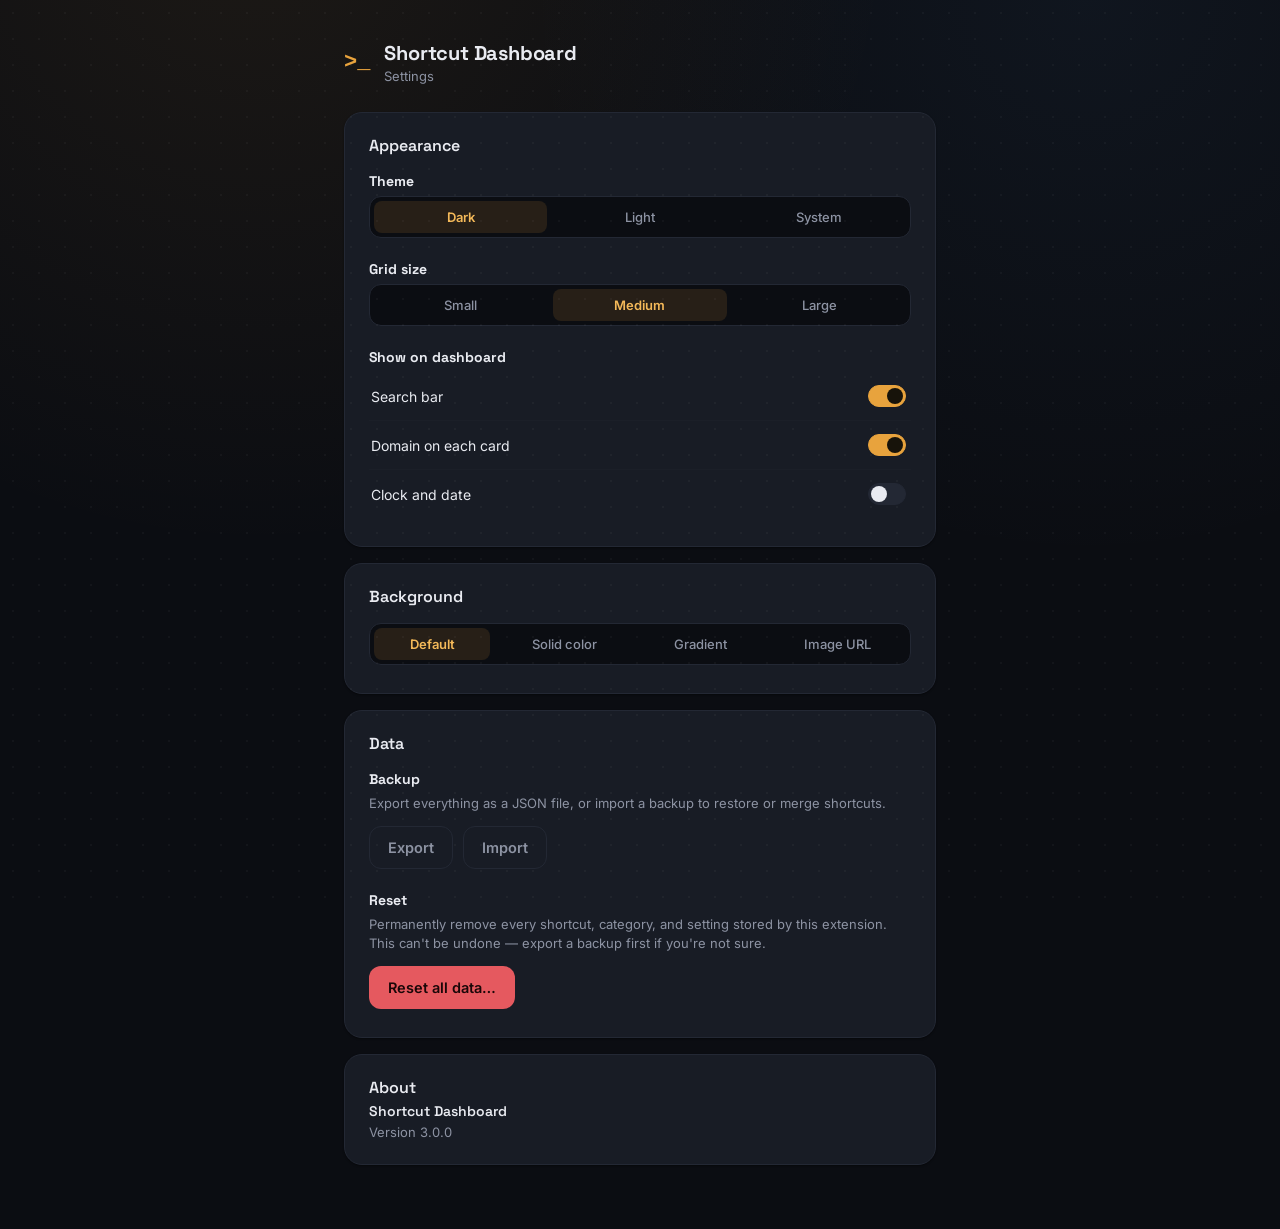
==== options/options.html @ 0176a3aa "Add files via upload" ====
<!DOCTYPE html>
<html lang="en">
<head>
  <meta charset="UTF-8" />
  <title>Settings — Shortcut Dashboard</title>

  <!-- Applies the saved theme before first paint, same approach as
       ../js/theme-init.js and ../popup/popup-theme-init.js — this page is
       its own separate document/context, so it needs its own copy. -->
  <script src="options-theme-init.js"></script>

  <link rel="preconnect" href="https://fonts.googleapis.com" />
  <link rel="preconnect" href="https://fonts.gstatic.com" crossorigin />
  <link
    href="https://fonts.googleapis.com/css2?family=Space+Grotesk:wght@600;700&family=Inter:wght@400;500;600&display=swap"
    rel="stylesheet"
  />

  <!-- The dashboard's own stylesheet: design tokens, fonts, .btn/.segmented/
       .toggle-row/.switch/.field/.settings-section/.modal/.toast, etc.
       Reused as-is so every control here looks identical to the same
       control in the dashboard's Settings modal — this page adds only the
       page-level layout (options.css) those components didn't need. -->
  <link rel="stylesheet" href="../css/style.css" />
  <link rel="stylesheet" href="options.css" />
</head>
<body>
  <div class="options-page">
    <header class="options-header">
      <span class="options-brand-mark" aria-hidden="true">&gt;_</span>
      <div>
        <h1 class="options-title">Shortcut Dashboard</h1>
        <p class="options-subtitle">Settings</p>
      </div>
    </header>

    <main class="options-main">
      <!-- Appearance -->
      <section class="options-card" aria-labelledby="appearanceHeading">
        <h2 id="appearanceHeading" class="options-card-title">Appearance</h2>

        <section class="settings-section">
          <h3 class="settings-section-title">Theme</h3>
          <div class="segmented" id="themeControl" role="radiogroup" aria-label="Theme">
            <label class="segmented-option">
              <input type="radio" name="theme" value="dark" />
              <span>Dark</span>
            </label>
            <label class="segmented-option">
              <input type="radio" name="theme" value="light" />
              <span>Light</span>
            </label>
            <label class="segmented-option">
              <input type="radio" name="theme" value="system" />
              <span>System</span>
            </label>
          </div>
        </section>

        <section class="settings-section">
          <h3 class="settings-section-title">Grid size</h3>
          <div class="segmented" id="gridSizeControl" role="radiogroup" aria-label="Grid size">
            <label class="segmented-option">
              <input type="radio" name="gridSize" value="small" />
              <span>Small</span>
            </label>
            <label class="segmented-option">
              <input type="radio" name="gridSize" value="medium" />
              <span>Medium</span>
            </label>
            <label class="segmented-option">
              <input type="radio" name="gridSize" value="large" />
              <span>Large</span>
            </label>
          </div>
        </section>

        <section class="settings-section">
          <h3 class="settings-section-title">Show on dashboard</h3>
          <label class="toggle-row">
            <span>Search bar</span>
            <input type="checkbox" id="showSearchInput" class="switch" />
          </label>
          <label class="toggle-row">
            <span>Domain on each card</span>
            <input type="checkbox" id="showDomainInput" class="switch" />
          </label>
          <label class="toggle-row">
            <span>Clock and date</span>
            <input type="checkbox" id="showClockInput" class="switch" />
          </label>
        </section>
      </section>

      <!-- Background -->
      <section class="options-card" aria-labelledby="backgroundHeading">
        <h2 id="backgroundHeading" class="options-card-title">Background</h2>

        <section class="settings-section">
          <div class="segmented segmented-wrap" id="backgroundTypeControl" role="radiogroup" aria-label="Background type">
            <label class="segmented-option">
              <input type="radio" name="backgroundType" value="default" />
              <span>Default</span>
            </label>
            <label class="segmented-option">
              <input type="radio" name="backgroundType" value="color" />
              <span>Solid color</span>
            </label>
            <label class="segmented-option">
              <input type="radio" name="backgroundType" value="gradient" />
              <span>Gradient</span>
            </label>
            <label class="segmented-option">
              <input type="radio" name="backgroundType" value="image" />
              <span>Image URL</span>
            </label>
          </div>

          <div id="bgColorFields" class="bg-fields" hidden>
            <label class="field field-color">
              <span class="field-label">Color</span>
              <input type="color" id="bgColorInput" value="#141822" />
            </label>
          </div>

          <div id="bgGradientFields" class="bg-fields" hidden>
            <label class="field field-color">
              <span class="field-label">From</span>
              <input type="color" id="bgGradientFromInput" value="#1b2030" />
            </label>
            <label class="field field-color">
              <span class="field-label">To</span>
              <input type="color" id="bgGradientToInput" value="#0b0d12" />
            </label>
          </div>

          <div id="bgImageFields" class="bg-fields" hidden>
            <label class="field">
              <span class="field-label">Image URL</span>
              <input
                type="text"
                id="bgImageUrlInput"
                placeholder="https://example.com/wallpaper.jpg"
                autocomplete="off"
              />
            </label>
            <p class="field-hint">Must be a direct http/https image link. Falls back to the default background if it fails to load.</p>
            <p id="bgImageError" class="form-error" role="alert" hidden></p>
          </div>
        </section>
      </section>

      <!-- Data -->
      <section class="options-card" aria-labelledby="dataHeading">
        <h2 id="dataHeading" class="options-card-title">Data</h2>

        <section class="settings-section">
          <h3 class="settings-section-title">Backup</h3>
          <p class="settings-section-copy">Export everything as a JSON file, or import a backup to restore or merge shortcuts.</p>
          <div class="settings-actions">
            <button type="button" id="exportBtn" class="btn btn-ghost">Export</button>
            <button type="button" id="importBtn" class="btn btn-ghost">Import</button>
            <input type="file" id="importFileInput" accept="application/json,.json" hidden />
          </div>
        </section>

        <section class="settings-section">
          <h3 class="settings-section-title">Reset</h3>
          <p class="settings-section-copy">Permanently remove every shortcut, category, and setting stored by this extension. This can't be undone — export a backup first if you're not sure.</p>
          <div class="settings-actions">
            <button type="button" id="resetBtn" class="btn btn-danger">Reset all data…</button>
          </div>
        </section>
      </section>

      <!-- About -->
      <section class="options-card" aria-labelledby="aboutHeading">
        <h2 id="aboutHeading" class="options-card-title">About</h2>
        <p class="options-about-name">Shortcut Dashboard</p>
        <p class="options-about-version" id="versionText">Version —</p>
      </section>
    </main>
  </div>

  <!-- Import: Replace / Merge / Cancel confirmation (same markup/classes as the dashboard's) -->
  <div id="importConfirmOverlay" class="modal-overlay" hidden>
    <div class="modal modal-small" role="dialog" aria-modal="true" aria-labelledby="importConfirmTitle">
      <div class="modal-header">
        <h2 id="importConfirmTitle">Import backup</h2>
      </div>
      <p class="delete-copy" id="importConfirmSummary"></p>
      <p class="delete-copy">Replace clears your current dashboard and uses only the imported data. Merge keeps everything you have and adds what's new.</p>
      <div class="modal-actions modal-actions-import">
        <button type="button" id="importCancelBtn" class="btn btn-ghost">Cancel</button>
        <button type="button" id="importMergeBtn" class="btn btn-ghost">Merge</button>
        <button type="button" id="importReplaceBtn" class="btn btn-danger">Replace</button>
      </div>
    </div>
  </div>

  <!-- Reset: intentional confirmation before any data is cleared -->
  <div id="resetConfirmOverlay" class="modal-overlay" hidden>
    <div class="modal modal-small" role="dialog" aria-modal="true" aria-labelledby="resetConfirmTitle">
      <div class="modal-header">
        <h2 id="resetConfirmTitle">Reset all data?</h2>
      </div>
      <p class="delete-copy">This permanently deletes every shortcut, category, and setting stored by Shortcut Dashboard, on this device. It can't be undone.</p>
      <div class="modal-actions">
        <button type="button" id="resetCancelBtn" class="btn btn-ghost">Cancel</button>
        <button type="button" id="resetConfirmBtn" class="btn btn-danger">Reset everything</button>
      </div>
    </div>
  </div>

  <!-- Toast notifications (e.g. storage failures) -->
  <div id="toast" class="toast" role="status" aria-live="polite" hidden></div>

  <script type="module" src="options.js"></script>
</body>
</html>
---- css/style.css ----
/* ==========================================================================
   Shortcut Dashboard — design tokens
   ========================================================================== */
:root {
  /* Surfaces */
  --bg: #0b0d12;
  --bg-glow: radial-gradient(circle at 20% -10%, rgba(232, 163, 61, 0.08), transparent 45%),
             radial-gradient(circle at 85% 0%, rgba(94, 160, 234, 0.06), transparent 40%);
  --surface: #14171f;
  --surface-hover: #1b1f29;
  --surface-raised: #181c25;
  --border: #232834;
  --border-soft: #1b1f28;

  /* Text */
  --text: #e9ebf1;
  --text-muted: #8d93a3;
  --text-faint: #565c6b;

  /* Accent */
  --accent: #e8a33d;
  --accent-strong: #f4b959;
  --accent-soft: rgba(232, 163, 61, 0.12);
  --danger: #e5595f;
  --danger-soft: rgba(229, 89, 95, 0.12);
  --success: #5fd48a;
  --success-soft: rgba(95, 212, 138, 0.12);

  /* Type */
  --font-display: "Space Grotesk", "Segoe UI", sans-serif;
  --font-body: "Inter", "Segoe UI", sans-serif;
  --font-mono: "JetBrains Mono", "SFMono-Regular", Consolas, monospace;

  /* Misc */
  --radius-lg: 18px;
  --radius-md: 12px;
  --radius-sm: 8px;
  --shadow-card: 0 1px 2px rgba(0, 0, 0, 0.4);
  --shadow-lift: 0 16px 32px -12px rgba(0, 0, 0, 0.55);

  /* Background customization (V2.2). Defaults mirror the built-in dark
     surface so "Default" needs no overrides; Solid color/Gradient/Image
     write into these same custom properties instead of touching --bg
     directly, so switching back to Default is a single class removal. */
  --bg-scrim: rgba(6, 7, 10, 0.35);
}

/* ==========================================================================
   V2.2 — Light theme tokens. Applied via [data-theme="light"] on <html>,
   set by app.js (System resolves the OS preference to one of these two).
   Every other rule in this file keys off the --variables above, so the
   light theme needs no duplicated component CSS — only new token values.
   ========================================================================== */
[data-theme="light"] {
  --bg: #f4f2ec;
  --bg-glow: radial-gradient(circle at 20% -10%, rgba(232, 163, 61, 0.10), transparent 45%),
             radial-gradient(circle at 85% 0%, rgba(94, 160, 234, 0.08), transparent 40%);
  --surface: #ffffff;
  --surface-hover: #f7f5ef;
  --surface-raised: #ffffff;
  --border: #e4e0d4;
  --border-soft: #ece9dd;

  --text: #232016;
  --text-muted: #6b6658;
  --text-faint: #9a9587;

  --accent: #b9791f;
  --accent-strong: #a06618;
  --accent-soft: rgba(185, 121, 31, 0.12);
  --danger: #c8393f;
  --danger-soft: rgba(200, 57, 63, 0.1);
  --success: #2f9a5c;
  --success-soft: rgba(47, 154, 92, 0.1);

  --shadow-card: 0 1px 2px rgba(30, 25, 10, 0.08);
  --shadow-lift: 0 16px 32px -12px rgba(30, 25, 10, 0.18);

  --bg-scrim: rgba(255, 255, 255, 0.55);
}

* {
  box-sizing: border-box;
}

/* The `hidden` attribute must always win over component display rules
   (e.g. .modal-overlay { display: flex } or .shortcut-grid { display: grid }
   below). Without this, elements toggled via `el.hidden = true/false` in
   app.js stay visible because the class's own `display` value out-specifies
   the browser's built-in [hidden] rule. */
[hidden] {
  display: none !important;
}

html, body {
  height: 100%;
}

body {
  margin: 0;
  background-color: var(--bg);
  background-image: var(--bg-glow);
  background-attachment: fixed;
  color: var(--text);
  font-family: var(--font-body);
  -webkit-font-smoothing: antialiased;
  /* A stray long URL or narrow viewport should never cause page-level
     horizontal scrolling. */
  overflow-x: hidden;
}

::selection {
  background: var(--accent-soft);
  color: var(--accent-strong);
}

/* Screen-reader-only text (visible label for the search input, which also
   carries a visible placeholder for sighted users). */
.visually-hidden {
  position: absolute;
  width: 1px;
  height: 1px;
  padding: 0;
  margin: -1px;
  overflow: hidden;
  clip: rect(0, 0, 0, 0);
  white-space: nowrap;
  border: 0;
}

/* Consistent, visible keyboard focus ring across all interactive elements.
   Only shown for keyboard/programmatic focus, not mouse clicks, in browsers
   that support :focus-visible. */
a:focus-visible,
button:focus-visible,
input:focus-visible,
.shortcut-card:focus-visible {
  outline: 2px solid var(--accent);
  outline-offset: 2px;
}

/* Faint dot-grid texture under everything, like graph paper for a control panel */
body::before {
  content: "";
  position: fixed;
  inset: 0;
  background-image: radial-gradient(circle, var(--dot-color, rgba(255, 255, 255, 0.035)) 1px, transparent 1px);
  background-size: 26px 26px;
  pointer-events: none;
  z-index: 0;
}

[data-theme="light"] {
  --dot-color: rgba(20, 16, 5, 0.05);
}

/* A custom background image sits under the dot texture and app content;
   the texture is suppressed so it doesn't muddy a photo, and a scrim
   (below) keeps text readable over whatever the image looks like. */
body.bg-custom-image::before {
  display: none;
}

/* Solid color / gradient / image backgrounds are applied by app.js via
   these custom properties rather than overwriting --bg directly, so
   switching back to "Default" is just removing a class. */
body.bg-custom-color {
  background-color: var(--bg-override-color, var(--bg));
  background-image: none;
}

body.bg-custom-gradient {
  background-image: var(--bg-override-gradient, var(--bg-glow));
  background-color: var(--bg);
}

body.bg-custom-image {
  background-color: var(--bg);
  background-image: var(--bg-override-image, none);
  background-size: cover;
  background-position: center;
  background-attachment: fixed;
}

/* Readability scrim for non-default backgrounds — sits above the dot
   texture but below .app (z-index: 1), so it never dims the UI itself. */
body.bg-custom-color::after,
body.bg-custom-gradient::after,
body.bg-custom-image::after {
  content: "";
  position: fixed;
  inset: 0;
  background: var(--bg-scrim);
  pointer-events: none;
  z-index: 0;
}

.app {
  position: relative;
  z-index: 1;
  max-width: 1180px;
  margin: 0 auto;
  padding: 40px 32px 80px;
}

/* ==========================================================================
   Top bar
   ========================================================================== */
.topbar {
  display: flex;
  align-items: center;
  gap: 24px;
  margin-bottom: 8px;
}

.brand {
  display: flex;
  align-items: baseline;
  gap: 8px;
  flex-shrink: 0;
  font-family: var(--font-display);
}

.brand-mark {
  color: var(--accent);
  font-family: var(--font-mono);
  font-weight: 500;
  font-size: 18px;
}

.brand-name {
  font-size: 19px;
  font-weight: 600;
  letter-spacing: -0.01em;
}

/* ==========================================================================
   V2.2 — Header clock (optional, toggled in Settings > Display)
   ========================================================================== */
.header-clock {
  display: flex;
  flex-direction: column;
  align-items: flex-end;
  line-height: 1.25;
  flex-shrink: 0;
  padding: 0 2px;
}

.clock-time {
  font-family: var(--font-mono);
  font-size: 15px;
  font-weight: 500;
  color: var(--text);
  font-variant-numeric: tabular-nums;
}

.clock-date {
  font-family: var(--font-mono);
  font-size: 11px;
  color: var(--text-faint);
}

.search-wrap {
  position: relative;
  flex: 1;
  max-width: 640px;
  margin: 0 auto;
}

.search-icon {
  position: absolute;
  left: 18px;
  top: 50%;
  transform: translateY(-50%);
  width: 18px;
  height: 18px;
  color: var(--text-faint);
  pointer-events: none;
}

.search-input {
  width: 100%;
  padding: 14px 18px 14px 48px;
  border-radius: var(--radius-lg);
  border: 1px solid var(--border);
  background: var(--surface);
  color: var(--text);
  font-family: var(--font-body);
  font-size: 15px;
  outline: none;
  transition: border-color 0.15s ease, box-shadow 0.15s ease, background 0.15s ease;
}

.search-input::placeholder {
  color: var(--text-faint);
}

.search-input:focus {
  border-color: var(--accent);
  background: var(--surface-raised);
  box-shadow: 0 0 0 4px var(--accent-soft);
}

.status-line {
  margin: 0;
  color: var(--text-faint);
  font-family: var(--font-mono);
  font-size: 12.5px;
  letter-spacing: 0.02em;
  min-height: 16px;
}

.content-toolbar {
  display: flex;
  align-items: center;
  justify-content: space-between;
  flex-wrap: wrap;
  gap: 8px 16px;
  margin: 18px 2px 22px;
}

.sort-control {
  display: flex;
  align-items: center;
  gap: 8px;
  flex: 0 0 auto;
}

.sort-label {
  font-size: 12.5px;
  color: var(--text-muted);
  white-space: nowrap;
}

.sort-select {
  width: auto;
  padding: 6px 10px;
  font-size: 13px;
}

/* ==========================================================================
   Buttons
   ========================================================================== */
.btn {
  display: inline-flex;
  align-items: center;
  gap: 6px;
  font-family: var(--font-body);
  font-size: 14.5px;
  font-weight: 600;
  padding: 12px 18px;
  border-radius: var(--radius-md);
  border: 1px solid transparent;
  cursor: pointer;
  white-space: nowrap;
  transition: transform 0.12s ease, background 0.15s ease, border-color 0.15s ease, box-shadow 0.15s ease;
}

.btn:active {
  transform: scale(0.97);
}

.btn:disabled {
  opacity: 0.6;
  cursor: not-allowed;
  transform: none;
}

.btn .plus {
  font-size: 16px;
  font-weight: 700;
  line-height: 1;
}

.btn-primary {
  background: var(--accent);
  color: #17130a;
  box-shadow: 0 1px 0 rgba(255, 255, 255, 0.15) inset;
}

.btn-primary:hover {
  background: var(--accent-strong);
}

.btn-ghost {
  background: transparent;
  border-color: var(--border);
  color: var(--text-muted);
}

.btn-ghost:hover {
  border-color: var(--text-faint);
  color: var(--text);
}

.btn-danger {
  background: var(--danger);
  color: #1a0708;
}

.btn-danger:hover {
  filter: brightness(1.08);
}

.icon-btn {
  background: transparent;
  border: none;
  color: var(--text-muted);
  font-size: 22px;
  line-height: 1;
  cursor: pointer;
  padding: 4px 8px;
  border-radius: var(--radius-sm);
  transition: background 0.15s ease, color 0.15s ease;
}

.icon-btn:hover {
  background: var(--surface-hover);
  color: var(--text);
}

/* ==========================================================================
   Shortcut grid + cards
   ========================================================================== */
.shortcut-grid {
  display: grid;
  grid-template-columns: repeat(auto-fill, minmax(var(--grid-col-min, 190px), 1fr));
  gap: var(--grid-gap, 16px);
}

/* ==========================================================================
   V2.2 — Grid size (Settings > Appearance). Card/icon/type scale with the
   column width so density actually changes, not just spacing.
   ========================================================================== */
.shortcut-grid.grid-small {
  --grid-col-min: 132px;
  --grid-gap: 10px;
}

.shortcut-grid.grid-medium {
  --grid-col-min: 190px;
  --grid-gap: 16px;
}

.shortcut-grid.grid-large {
  --grid-col-min: 240px;
  --grid-gap: 22px;
}

.shortcut-grid.grid-small .card-open {
  padding: 13px 12px 12px;
}

.shortcut-grid.grid-small .card-icon-wrap {
  width: 34px;
  height: 34px;
  margin: 4px 0 10px;
}

.shortcut-grid.grid-small .card-icon-wrap img {
  width: 19px;
  height: 19px;
}

.shortcut-grid.grid-small .card-icon-fallback {
  font-size: 13px;
}

.shortcut-grid.grid-small .card-icon-emoji {
  font-size: 15px;
}

.shortcut-grid.grid-small .card-name {
  font-size: 13px;
}

.shortcut-grid.grid-small .card-domain {
  font-size: 10.5px;
}

.shortcut-grid.grid-large .card-open {
  padding: 22px 20px 20px;
}

.shortcut-grid.grid-large .card-icon-wrap {
  width: 52px;
  height: 52px;
  margin: 8px 0 16px;
}

.shortcut-grid.grid-large .card-icon-wrap img {
  width: 28px;
  height: 28px;
}

.shortcut-grid.grid-large .card-icon-fallback {
  font-size: 19px;
}

.shortcut-grid.grid-large .card-icon-emoji {
  font-size: 24px;
}

.shortcut-grid.grid-large .card-name {
  font-size: 16.5px;
}

.shortcut-grid.grid-large .card-domain {
  font-size: 12.5px;
}

.shortcut-card {
  position: relative;
  background: var(--surface);
  border: 1px solid var(--border-soft);
  border-radius: var(--radius-lg);
  box-shadow: var(--shadow-card);
  transition: transform 0.16s ease, border-color 0.16s ease, box-shadow 0.16s ease, background 0.16s ease;
  animation: card-in 0.28s ease both;
}

@keyframes card-in {
  from {
    opacity: 0;
    transform: translateY(6px) scale(0.98);
  }
  to {
    opacity: 1;
    transform: translateY(0) scale(1);
  }
}

.shortcut-card:hover,
.shortcut-card:focus-within {
  transform: translateY(-3px);
  border-color: rgba(232, 163, 61, 0.4);
  background: var(--surface-hover);
  box-shadow: var(--shadow-lift);
}

/* The main "open this site" control. It is a real <button> that fills the
   card so the whole card is clickable/tappable, while Edit/Delete are
   separate sibling buttons layered on top (see .card-actions) — this keeps
   every action a proper semantic control instead of one div juggling
   multiple responsibilities. */
.card-open {
  display: block;
  width: 100%;
  text-align: left;
  background: none;
  border: none;
  padding: 18px 16px 16px;
  margin: 0;
  border-radius: inherit;
  color: inherit;
  font: inherit;
  cursor: pointer;
}

.card-index {
  position: absolute;
  top: 12px;
  left: 12px;
  font-family: var(--font-mono);
  font-size: 10.5px;
  color: var(--text-faint);
  background: var(--bg);
  border: 1px solid var(--border-soft);
  border-radius: 6px;
  width: 20px;
  height: 20px;
  display: flex;
  align-items: center;
  justify-content: center;
  opacity: 0;
  transform: translateY(-2px);
  transition: opacity 0.15s ease, transform 0.15s ease;
  pointer-events: none;
}

.shortcut-card:hover .card-index,
.shortcut-card:focus-within .card-index {
  opacity: 1;
  transform: translateY(0);
}

.card-actions {
  position: absolute;
  top: 10px;
  right: 10px;
  display: flex;
  gap: 4px;
  opacity: 0;
  transform: translateY(-2px);
  transition: opacity 0.15s ease, transform 0.15s ease;
  /* Sits above .card-open so its buttons receive the click/tap even though
     they visually overlap the open-card button beneath them. */
  z-index: 2;
}

.shortcut-card:hover .card-actions,
.shortcut-card:focus-within .card-actions,
.card-actions:has(.card-favorite-btn[aria-pressed="true"]) {
  opacity: 1;
  transform: translateY(0);
}

/* Favorited shortcuts: only the Favorite button stays visible/usable in
   this row — drag-reorder, edit, and delete are hidden. Keyed off the
   existing aria-pressed state on .card-favorite-btn (already set from
   shortcut.favorite in buildCard()), so there's no separate favorite
   state to keep in sync. Non-favorite cards are unaffected — their
   .card-actions row doesn't match this :has() condition, so they keep
   the exact hover behavior above. */
.card-actions:has(.card-favorite-btn[aria-pressed="true"]) .card-drag-handle,
.card-actions:has(.card-favorite-btn[aria-pressed="true"]) .card-action-btn {
  display: none;
}

.card-action-btn {
  width: 26px;
  height: 26px;
  display: flex;
  align-items: center;
  justify-content: center;
  border-radius: 7px;
  border: 1px solid var(--border);
  background: var(--bg);
  color: var(--text-muted);
  cursor: pointer;
  font-size: 13px;
  transition: background 0.15s ease, color 0.15s ease, border-color 0.15s ease;
}

.card-action-btn:hover {
  background: var(--surface-raised);
  color: var(--text);
  border-color: var(--text-faint);
}

.card-action-btn.danger:hover {
  color: var(--danger);
  border-color: var(--danger);
  background: var(--danger-soft);
}

.card-icon-wrap {
  width: 44px;
  height: 44px;
  border-radius: var(--radius-md);
  background: var(--bg);
  border: 1px solid var(--border-soft);
  display: flex;
  align-items: center;
  justify-content: center;
  margin: 6px 0 14px;
  overflow: hidden;
}

.card-icon-wrap img {
  width: 24px;
  height: 24px;
  transition: opacity 0.15s ease;
}

.card-icon-fallback {
  font-family: var(--font-display);
  font-weight: 600;
  font-size: 16px;
  color: var(--accent);
}

.card-name {
  font-family: var(--font-display);
  font-weight: 600;
  font-size: 15px;
  letter-spacing: -0.01em;
  color: var(--text);
  margin: 0 0 3px;
  white-space: nowrap;
  overflow: hidden;
  text-overflow: ellipsis;
}

.card-domain {
  font-family: var(--font-mono);
  font-size: 11.5px;
  color: var(--text-faint);
  margin: 0;
  white-space: nowrap;
  overflow: hidden;
  text-overflow: ellipsis;
}

/* Settings > Display > "Show domain" toggle */
body.hide-domain .card-domain {
  display: none;
}

/* "Add" tile at the end of the grid */
.add-tile {
  display: flex;
  flex-direction: column;
  align-items: center;
  justify-content: center;
  gap: 8px;
  min-height: 128px;
  border-radius: var(--radius-lg);
  border: 1.5px dashed var(--border);
  color: var(--text-faint);
  background: transparent;
  cursor: pointer;
  font-family: var(--font-body);
  font-size: 13px;
  font-weight: 500;
  transition: border-color 0.15s ease, color 0.15s ease, background 0.15s ease;
}

.add-tile:hover,
.add-tile:focus-visible {
  border-color: var(--accent);
  color: var(--accent);
  background: var(--accent-soft);
}

.add-tile .plus {
  font-size: 22px;
  font-weight: 400;
  line-height: 1;
}

/* ==========================================================================
   Empty states
   ========================================================================== */
.empty-state {
  text-align: center;
  padding: 90px 20px 60px;
  color: var(--text-muted);
}

.empty-glyph {
  font-family: var(--font-mono);
  font-size: 28px;
  color: var(--accent);
  border: 1px solid var(--border);
  width: 56px;
  height: 56px;
  border-radius: var(--radius-md);
  display: flex;
  align-items: center;
  justify-content: center;
  margin: 0 auto 18px;
}

.empty-state h2 {
  font-family: var(--font-display);
  font-size: 20px;
  color: var(--text);
  margin: 0 0 8px;
}

.empty-state p {
  font-size: 14px;
  margin: 0 0 22px;
  overflow-wrap: anywhere;
}

/* ==========================================================================
   Modal
   ========================================================================== */
.modal-overlay {
  position: fixed;
  inset: 0;
  background: rgba(6, 7, 10, 0.65);
  backdrop-filter: blur(3px);
  display: flex;
  align-items: center;
  justify-content: center;
  padding: 20px;
  z-index: 100;
  animation: overlay-in 0.15s ease both;
}

@keyframes overlay-in {
  from { opacity: 0; }
  to { opacity: 1; }
}

.modal {
  width: 100%;
  max-width: 420px;
  max-height: calc(100vh - 40px);
  overflow-y: auto;
  background: var(--surface-raised);
  border: 1px solid var(--border);
  border-radius: var(--radius-lg);
  padding: 24px 24px 20px;
  box-shadow: var(--shadow-lift);
  animation: modal-in 0.18s cubic-bezier(0.2, 0.9, 0.3, 1) both;
}

.modal-small {
  max-width: 380px;
}

@keyframes modal-in {
  from {
    opacity: 0;
    transform: translateY(10px) scale(0.97);
  }
  to {
    opacity: 1;
    transform: translateY(0) scale(1);
  }
}

.modal-header {
  display: flex;
  align-items: center;
  justify-content: space-between;
  margin-bottom: 18px;
}

.modal-header h2 {
  font-family: var(--font-display);
  font-size: 18px;
  margin: 0;
}

.field {
  display: block;
  margin-bottom: 14px;
}

.field-label {
  display: block;
  font-size: 12.5px;
  font-weight: 600;
  color: var(--text-muted);
  margin-bottom: 6px;
}

.field input {
  width: 100%;
  padding: 11px 14px;
  border-radius: var(--radius-sm);
  border: 1px solid var(--border);
  background: var(--bg);
  color: var(--text);
  font-family: var(--font-body);
  font-size: 14.5px;
  outline: none;
  transition: border-color 0.15s ease, box-shadow 0.15s ease;
}

.field input:focus {
  border-color: var(--accent);
  box-shadow: 0 0 0 3px var(--accent-soft);
}

.field input[aria-invalid="true"] {
  border-color: var(--danger);
}

.form-error {
  background: var(--danger-soft);
  border: 1px solid rgba(229, 89, 95, 0.3);
  color: #ff9ea2;
  font-size: 13px;
  padding: 9px 12px;
  border-radius: var(--radius-sm);
  margin: 4px 0 14px;
  overflow-wrap: anywhere;
}

.delete-copy {
  color: var(--text-muted);
  font-size: 14px;
  line-height: 1.5;
  margin: 0 0 20px;
  overflow-wrap: anywhere;
}

.delete-copy strong {
  color: var(--text);
}

.modal-actions {
  display: flex;
  justify-content: flex-end;
  gap: 10px;
  margin-top: 4px;
}

/* ==========================================================================
   Toast (non-blocking status messages, e.g. storage failures)
   ========================================================================== */
.toast {
  position: fixed;
  left: 50%;
  bottom: 28px;
  transform: translateX(-50%);
  max-width: min(420px, calc(100vw - 32px));
  background: var(--surface-raised);
  border: 1px solid var(--border);
  color: var(--text);
  font-size: 13.5px;
  line-height: 1.4;
  padding: 12px 16px;
  border-radius: var(--radius-md);
  box-shadow: var(--shadow-lift);
  z-index: 200;
  animation: toast-in 0.18s ease both;
}

.toast.toast-success {
  border-color: rgba(95, 212, 138, 0.35);
}

.toast.toast-error {
  border-color: rgba(229, 89, 95, 0.4);
}

@keyframes toast-in {
  from { opacity: 0; transform: translateX(-50%) translateY(8px); }
  to { opacity: 1; transform: translateX(-50%) translateY(0); }
}

/* ==========================================================================
   Responsive
   ========================================================================== */
@media (max-width: 720px) {
  .app {
    padding: 24px 18px 60px;
  }

  .topbar {
    flex-wrap: wrap;
    row-gap: 14px;
  }

  .brand {
    order: 1;
  }

  .header-clock {
    order: 2;
    align-items: center;
    margin-left: 14px;
  }

  .btn#addShortcutBtn {
    order: 3;
    margin-left: auto;
  }

  .search-wrap {
    order: 4;
    max-width: none;
    width: 100%;
  }

  .shortcut-grid {
    grid-template-columns: repeat(auto-fill, minmax(var(--grid-col-min-mobile, 140px), 1fr));
    gap: var(--grid-gap-mobile, 12px);
  }

  /* Mobile floors, independent of the desktop size chosen, so every grid
     size stays usable (and never forces horizontal scrolling) on a phone. */
  .shortcut-grid.grid-small {
    --grid-col-min-mobile: 108px;
    --grid-gap-mobile: 8px;
  }

  .shortcut-grid.grid-medium {
    --grid-col-min-mobile: 140px;
    --grid-gap-mobile: 12px;
  }

  .shortcut-grid.grid-large {
    --grid-col-min-mobile: 168px;
    --grid-gap-mobile: 14px;
  }
}

@media (max-width: 420px) {
  .clock-date {
    display: none;
  }

  .modal {
    padding: 20px 18px 16px;
  }

  .toast {
    left: 16px;
    right: 16px;
    bottom: 16px;
    transform: none;
    max-width: none;
  }

  @keyframes toast-in {
    from { opacity: 0; transform: translateY(8px); }
    to { opacity: 1; transform: translateY(0); }
  }
}

/* Respect reduced motion preference */
@media (prefers-reduced-motion: reduce) {
  * {
    animation-duration: 0.001ms !important;
    transition-duration: 0.001ms !important;
  }
}

/* ==========================================================================
   V2 — Layout (sidebar + content)
   ========================================================================== */
.layout {
  display: flex;
  align-items: flex-start;
  gap: 28px;
  margin-top: 18px;
}

.content {
  flex: 1;
  min-width: 0;
}

.sidebar-toggle {
  display: none;
}

.sidebar {
  flex-shrink: 0;
  width: 220px;
  position: sticky;
  top: 24px;
}

.sidebar-backdrop {
  display: none;
}

.view-list {
  list-style: none;
  margin: 0 0 4px;
  padding: 0;
  display: flex;
  flex-direction: column;
  gap: 2px;
}

.view-item {
  display: flex;
  align-items: center;
  gap: 10px;
  width: 100%;
  text-align: left;
  padding: 9px 10px;
  border-radius: var(--radius-sm);
  border: 1px solid transparent;
  background: transparent;
  color: var(--text-muted);
  font-family: var(--font-body);
  font-size: 13.5px;
  font-weight: 500;
  cursor: pointer;
  transition: background 0.15s ease, color 0.15s ease, border-color 0.15s ease;
}

.view-item:hover {
  background: var(--surface-hover);
  color: var(--text);
}

.view-item[aria-current="page"] {
  background: var(--accent-soft);
  color: var(--accent-strong);
  border-color: rgba(232, 163, 61, 0.3);
}

.view-icon {
  flex-shrink: 0;
  font-size: 13px;
  width: 16px;
  text-align: center;
}

.view-name {
  flex: 1;
  min-width: 0;
  overflow: hidden;
  text-overflow: ellipsis;
  white-space: nowrap;
}

.view-count {
  font-family: var(--font-mono);
  font-size: 11px;
  color: var(--text-faint);
  flex-shrink: 0;
}

.view-item[aria-current="page"] .view-count {
  color: inherit;
  opacity: 0.8;
}

.sidebar-divider {
  height: 1px;
  background: var(--border-soft);
  margin: 14px 2px;
}

.sidebar-section-header {
  display: flex;
  align-items: center;
  justify-content: space-between;
  padding: 0 10px 8px;
  font-size: 11.5px;
  font-weight: 600;
  letter-spacing: 0.04em;
  text-transform: uppercase;
  color: var(--text-faint);
}

.sidebar-section-header .icon-btn {
  font-size: 16px;
  padding: 0 6px;
  line-height: 1.4;
}

.category-list .view-item {
  position: relative;
  padding-right: 56px;
}

.category-row {
  position: relative;
  display: flex;
  align-items: center;
}

.category-row .view-item {
  flex: 1;
}

.category-row-actions {
  position: absolute;
  right: 6px;
  top: 50%;
  transform: translateY(-50%);
  display: flex;
  gap: 2px;
  opacity: 0;
  transition: opacity 0.15s ease;
}

.category-row:hover .category-row-actions,
.category-row:focus-within .category-row-actions {
  opacity: 1;
}

.category-row-actions .icon-btn {
  width: 22px;
  height: 22px;
  padding: 0;
  font-size: 13px;
  display: flex;
  align-items: center;
  justify-content: center;
}

.sidebar-empty {
  padding: 6px 10px;
  font-size: 12.5px;
  color: var(--text-faint);
  line-height: 1.5;
}

/* ==========================================================================
   V2 — Favorite star on cards
   ========================================================================== */
.card-favorite-btn {
  width: 26px;
  height: 26px;
  display: flex;
  align-items: center;
  justify-content: center;
  border-radius: 7px;
  border: 1px solid var(--border);
  background: var(--bg);
  color: var(--text-muted);
  cursor: pointer;
  font-size: 14px;
  transition: background 0.15s ease, color 0.15s ease, border-color 0.15s ease;
}

.card-favorite-btn:hover {
  color: var(--accent);
  border-color: var(--accent);
  background: var(--accent-soft);
}

.card-favorite-btn[aria-pressed="true"] {
  color: var(--accent);
  border-color: rgba(232, 163, 61, 0.5);
  background: var(--accent-soft);
}

.card-category-tag {
  font-family: var(--font-mono);
  font-size: 10px;
  color: var(--text-faint);
  margin: 2px 0 0;
  white-space: nowrap;
  overflow: hidden;
  text-overflow: ellipsis;
}

.card-icon-wrap img.icon-cover {
  width: 100%;
  height: 100%;
  object-fit: cover;
  border-radius: inherit;
}

.card-icon-wrap .card-icon-emoji {
  font-size: 20px;
  line-height: 1;
}

/* ==========================================================================
   V2 — Form additions (select, icon controls, checkbox)
   ========================================================================== */
.select-input {
  width: 100%;
  padding: 11px 14px;
  border-radius: var(--radius-sm);
  border: 1px solid var(--border);
  background: var(--bg);
  color: var(--text);
  font-family: var(--font-body);
  font-size: 14.5px;
  outline: none;
  transition: border-color 0.15s ease, box-shadow 0.15s ease;
}

.select-input:focus {
  border-color: var(--accent);
  box-shadow: 0 0 0 3px var(--accent-soft);
}

.icon-field {
  border: none;
  padding: 0;
  margin: 0 0 14px;
}

.icon-type-row {
  display: flex;
  flex-wrap: wrap;
  gap: 8px;
  margin-bottom: 8px;
}

.icon-type-option {
  display: inline-flex;
  align-items: center;
  gap: 6px;
  padding: 7px 10px;
  border-radius: var(--radius-sm);
  border: 1px solid var(--border);
  background: var(--bg);
  color: var(--text-muted);
  font-size: 12.5px;
  cursor: pointer;
  transition: border-color 0.15s ease, color 0.15s ease, background 0.15s ease;
}

.icon-type-option:has(input:checked) {
  border-color: var(--accent);
  color: var(--accent-strong);
  background: var(--accent-soft);
}

.icon-type-option input {
  accent-color: var(--accent);
}

.icon-value-input {
  width: 100%;
  padding: 11px 14px;
  border-radius: var(--radius-sm);
  border: 1px solid var(--border);
  background: var(--bg);
  color: var(--text);
  font-family: var(--font-body);
  font-size: 14.5px;
  outline: none;
  margin-top: 4px;
  transition: border-color 0.15s ease, box-shadow 0.15s ease;
}

.icon-value-input:focus {
  border-color: var(--accent);
  box-shadow: 0 0 0 3px var(--accent-soft);
}

.field-hint {
  font-size: 12px;
  color: var(--text-faint);
  margin: 6px 2px 0;
}

.field-inline {
  display: flex;
  align-items: center;
  gap: 8px;
  margin-bottom: 18px;
}

.field-label-inline {
  margin-bottom: 0;
}

.field-inline input[type="checkbox"] {
  width: 17px;
  height: 17px;
  accent-color: var(--accent);
  cursor: pointer;
}

/* ==========================================================================
   V2 — Responsive sidebar
   ========================================================================== */
@media (max-width: 900px) {
  .sidebar-toggle {
    display: inline-flex;
    align-items: center;
    justify-content: center;
    order: 0;
  }

  .layout {
    position: relative;
  }

  .sidebar {
    position: fixed;
    top: 0;
    left: 0;
    height: 100vh;
    width: min(260px, 82vw);
    background: var(--surface-raised);
    border-right: 1px solid var(--border);
    padding: 20px 14px;
    overflow-y: auto;
    z-index: 150;
    transform: translateX(-100%);
    transition: transform 0.2s ease;
  }

  .sidebar.sidebar-open {
    transform: translateX(0);
  }

  .sidebar-backdrop {
    display: block;
    position: fixed;
    inset: 0;
    background: rgba(6, 7, 10, 0.55);
    z-index: 140;
  }
}

@media (max-width: 720px) {
  .layout {
    gap: 0;
  }
}

/* ==========================================================================
   V2.1 — Drag-and-drop reordering + keyboard reorder handle
   ========================================================================== */
.card-drag-handle {
  width: 26px;
  height: 26px;
  display: flex;
  align-items: center;
  justify-content: center;
  border-radius: 7px;
  border: 1px solid var(--border);
  background: var(--bg);
  color: var(--text-muted);
  cursor: grab;
  font-size: 13px;
  line-height: 1;
  touch-action: none;
  transition: background 0.15s ease, color 0.15s ease, border-color 0.15s ease;
}

.card-drag-handle:hover,
.card-drag-handle:focus-visible {
  background: var(--surface-raised);
  color: var(--text);
  border-color: var(--text-faint);
}

.card-drag-handle:active {
  cursor: grabbing;
}

.card-drag-handle:disabled {
  opacity: 0.5;
  cursor: not-allowed;
}

.card-drag-handle:disabled:hover {
  background: var(--bg);
  color: var(--text-muted);
  border-color: var(--border);
}

.shortcut-card.dragging {
  opacity: 0.45;
}

.shortcut-card.drag-over-before {
  box-shadow: inset 0 3px 0 0 var(--accent);
}

.shortcut-card.drag-over-after {
  box-shadow: inset 0 -3px 0 0 var(--accent);
}

/* ==========================================================================
   V2.1 — Settings modal
   ========================================================================== */
.settings-section {
  margin-bottom: 22px;
}

.settings-section:last-child {
  margin-bottom: 4px;
}

.settings-section-title {
  font-family: var(--font-display);
  font-size: 14px;
  margin: 0 0 6px;
  color: var(--text);
}

.settings-section-copy {
  font-size: 13px;
  color: var(--text-muted);
  margin: 0 0 12px;
  line-height: 1.5;
}

.settings-actions {
  display: flex;
  gap: 10px;
  flex-wrap: wrap;
}

.shortcuts-help {
  margin: 0;
  display: flex;
  flex-direction: column;
  gap: 8px;
}

.shortcuts-help-row {
  display: flex;
  align-items: baseline;
  justify-content: space-between;
  gap: 12px;
  font-size: 12.5px;
  color: var(--text-muted);
  border-bottom: 1px solid var(--border-soft);
  padding-bottom: 8px;
}

.shortcuts-help-row:last-child {
  border-bottom: none;
  padding-bottom: 0;
}

.shortcuts-help-row dt {
  color: var(--text);
  flex-shrink: 0;
}

.shortcuts-help-row dd {
  margin: 0;
  text-align: right;
}

kbd {
  font-family: var(--font-mono);
  font-size: 11px;
  background: var(--bg);
  border: 1px solid var(--border);
  border-radius: 5px;
  padding: 1.5px 5px;
  color: var(--text);
}

/* ==========================================================================
   V2.1 — Import confirm modal (Replace / Merge / Cancel)
   ========================================================================== */
.modal-actions-import {
  flex-wrap: wrap;
}

/* ==========================================================================
   V2.1 — Context menu
   ========================================================================== */
.context-menu {
  position: fixed;
  z-index: 300;
  min-width: 200px;
  background: var(--surface-raised);
  border: 1px solid var(--border);
  border-radius: var(--radius-md);
  box-shadow: var(--shadow-lift);
  padding: 6px;
  animation: modal-in 0.12s ease both;
}

.context-menu-item {
  display: flex;
  align-items: center;
  width: 100%;
  gap: 8px;
  padding: 9px 10px;
  border-radius: var(--radius-sm);
  border: none;
  background: none;
  color: var(--text);
  font-family: var(--font-body);
  font-size: 13.5px;
  text-align: left;
  cursor: pointer;
}

.context-menu-item:hover,
.context-menu-item:focus-visible {
  background: var(--surface-hover);
  outline: none;
}

.context-menu-item.danger {
  color: var(--danger);
}

.context-menu-item.danger:hover,
.context-menu-item.danger:focus-visible {
  background: var(--danger-soft);
}

.context-menu-label {
  padding: 9px 10px 2px;
  font-size: 11.5px;
  color: var(--text-faint);
  cursor: default;
}

.context-menu-divider {
  height: 1px;
  background: var(--border-soft);
  margin: 6px 2px;
}

.context-submenu {
  padding-left: 14px;
  border-left: 1px solid var(--border-soft);
  margin: 2px 0 2px 10px;
  display: flex;
  flex-direction: column;
}

.context-menu-item.context-submenu-item {
  font-size: 13px;
  color: var(--text-muted);
}

.context-menu-item[aria-checked="true"] {
  color: var(--accent-strong);
}

/* ==========================================================================
   V2.2 — Settings modal: tabs
   ========================================================================== */
.modal-settings {
  max-width: 460px;
}

.settings-tabs {
  display: flex;
  flex-wrap: wrap;
  gap: 4px;
  border-bottom: 1px solid var(--border-soft);
  margin-bottom: 18px;
  padding-bottom: 2px;
}

.settings-tab {
  background: transparent;
  border: none;
  border-radius: var(--radius-sm) var(--radius-sm) 0 0;
  color: var(--text-muted);
  font-family: var(--font-body);
  font-size: 13px;
  font-weight: 600;
  padding: 8px 12px;
  cursor: pointer;
  position: relative;
  transition: color 0.15s ease, background 0.15s ease;
}

.settings-tab:hover {
  color: var(--text);
  background: var(--surface-hover);
}

.settings-tab[aria-selected="true"] {
  color: var(--accent-strong);
}

.settings-tab[aria-selected="true"]::after {
  content: "";
  position: absolute;
  left: 8px;
  right: 8px;
  bottom: -3px;
  height: 2px;
  background: var(--accent);
  border-radius: 2px;
}

.settings-panel {
  animation: panel-in 0.15s ease both;
}

@keyframes panel-in {
  from { opacity: 0; transform: translateY(3px); }
  to { opacity: 1; transform: translateY(0); }
}

.settings-panel:focus-visible {
  outline: none;
}

/* ==========================================================================
   V2.2 — Segmented control (Theme, Grid size, Background type)
   ========================================================================== */
.segmented {
  display: flex;
  gap: 6px;
  background: var(--bg);
  border: 1px solid var(--border);
  border-radius: var(--radius-md);
  padding: 4px;
}

.segmented-wrap {
  flex-wrap: wrap;
}

.segmented-option {
  flex: 1;
  display: flex;
  align-items: center;
  justify-content: center;
  text-align: center;
  padding: 8px 10px;
  border-radius: var(--radius-sm);
  color: var(--text-muted);
  font-size: 13px;
  font-weight: 500;
  cursor: pointer;
  transition: background 0.15s ease, color 0.15s ease;
}

.segmented-wrap .segmented-option {
  flex: 1 1 auto;
  min-width: 96px;
}

.segmented-option:has(input:checked) {
  background: var(--accent-soft);
  color: var(--accent-strong);
  font-weight: 600;
}

.segmented-option:has(input:focus-visible) {
  outline: 2px solid var(--accent);
  outline-offset: 1px;
}

.segmented-option input {
  position: absolute;
  width: 1px;
  height: 1px;
  padding: 0;
  margin: -1px;
  overflow: hidden;
  clip: rect(0, 0, 0, 0);
  white-space: nowrap;
  border: 0;
}

/* ==========================================================================
   V2.2 — Toggle switches (Display panel)
   ========================================================================== */
.toggle-row {
  display: flex;
  align-items: center;
  justify-content: space-between;
  gap: 12px;
  padding: 10px 2px;
  border-bottom: 1px solid var(--border-soft);
  font-size: 14px;
  color: var(--text);
  cursor: pointer;
}

.toggle-row:last-child {
  border-bottom: none;
}

.switch {
  appearance: none;
  -webkit-appearance: none;
  width: 38px;
  height: 22px;
  flex-shrink: 0;
  border-radius: 999px;
  background: var(--border);
  border: 1px solid var(--border);
  position: relative;
  cursor: pointer;
  transition: background 0.15s ease, border-color 0.15s ease;
}

.switch::after {
  content: "";
  position: absolute;
  top: 2px;
  left: 2px;
  width: 16px;
  height: 16px;
  border-radius: 50%;
  background: var(--text);
  transition: transform 0.15s ease;
}

.switch:checked {
  background: var(--accent);
  border-color: var(--accent);
}

.switch:checked::after {
  transform: translateX(16px);
  background: #17130a;
}

.switch:focus-visible {
  outline: 2px solid var(--accent);
  outline-offset: 2px;
}

/* ==========================================================================
   V2.2 — Background panel fields
   ========================================================================== */
.bg-fields {
  display: flex;
  gap: 16px;
  flex-wrap: wrap;
  margin-top: 14px;
}

.field-color {
  flex: 0 0 auto;
}

.field-color input[type="color"] {
  width: 52px;
  height: 36px;
  padding: 2px;
  border-radius: var(--radius-sm);
  border: 1px solid var(--border);
  background: var(--bg);
  cursor: pointer;
}

#bgImageFields {
  flex-direction: column;
  width: 100%;
}

#bgImageFields .field {
  margin-bottom: 0;
}

/* ==========================================================================
   V2.2 — Mobile: settings modal
   ========================================================================== */
@media (max-width: 480px) {
  .settings-tabs {
    gap: 2px;
  }

  .settings-tab {
    font-size: 12px;
    padding: 7px 9px;
  }

  .segmented-option {
    min-width: 0;
  }
}
---- options/options.css ----
/* ==========================================================================
   Shortcut Dashboard — options.css

   Page-level layout only. Every control on this page (.btn, .segmented,
   .toggle-row, .switch, .field, .settings-section, .modal, .toast, and
   the design tokens/fonts themselves) comes from ../css/style.css,
   unchanged — this file only adds what a full-page settings layout needs
   that the dashboard's Settings *modal* never did: a page header and a
   stack of section cards.
   ========================================================================== */

body {
  min-height: 100%;
}

.options-page {
  max-width: 640px;
  margin: 0 auto;
  padding: 40px 24px 64px;
}

.options-header {
  display: flex;
  align-items: center;
  gap: 14px;
  margin-bottom: 28px;
}

.options-brand-mark {
  font-family: var(--font-mono);
  font-weight: 700;
  font-size: 22px;
  color: var(--accent);
  flex: 0 0 auto;
}

.options-title {
  margin: 0;
  font-family: var(--font-display);
  font-weight: 700;
  font-size: 20px;
  letter-spacing: -0.01em;
}

.options-subtitle {
  margin: 2px 0 0;
  font-size: 13px;
  color: var(--text-muted);
}

.options-main {
  display: flex;
  flex-direction: column;
  gap: 16px;
}

.options-card {
  background: var(--surface-raised);
  border: 1px solid var(--border);
  border-radius: var(--radius-lg);
  padding: 22px 24px 24px;
  box-shadow: var(--shadow-card);
}

.options-card-title {
  margin: 0 0 4px;
  font-family: var(--font-display);
  font-weight: 600;
  font-size: 16px;
}

.options-card .settings-section:first-of-type {
  margin-top: 16px;
}

.options-about-name {
  margin: 4px 0 0;
  font-family: var(--font-display);
  font-weight: 600;
  font-size: 14px;
}

.options-about-version {
  margin: 4px 0 0;
  font-size: 13px;
  color: var(--text-muted);
}

@media (max-width: 480px) {
  .options-page {
    padding: 24px 16px 48px;
  }
}
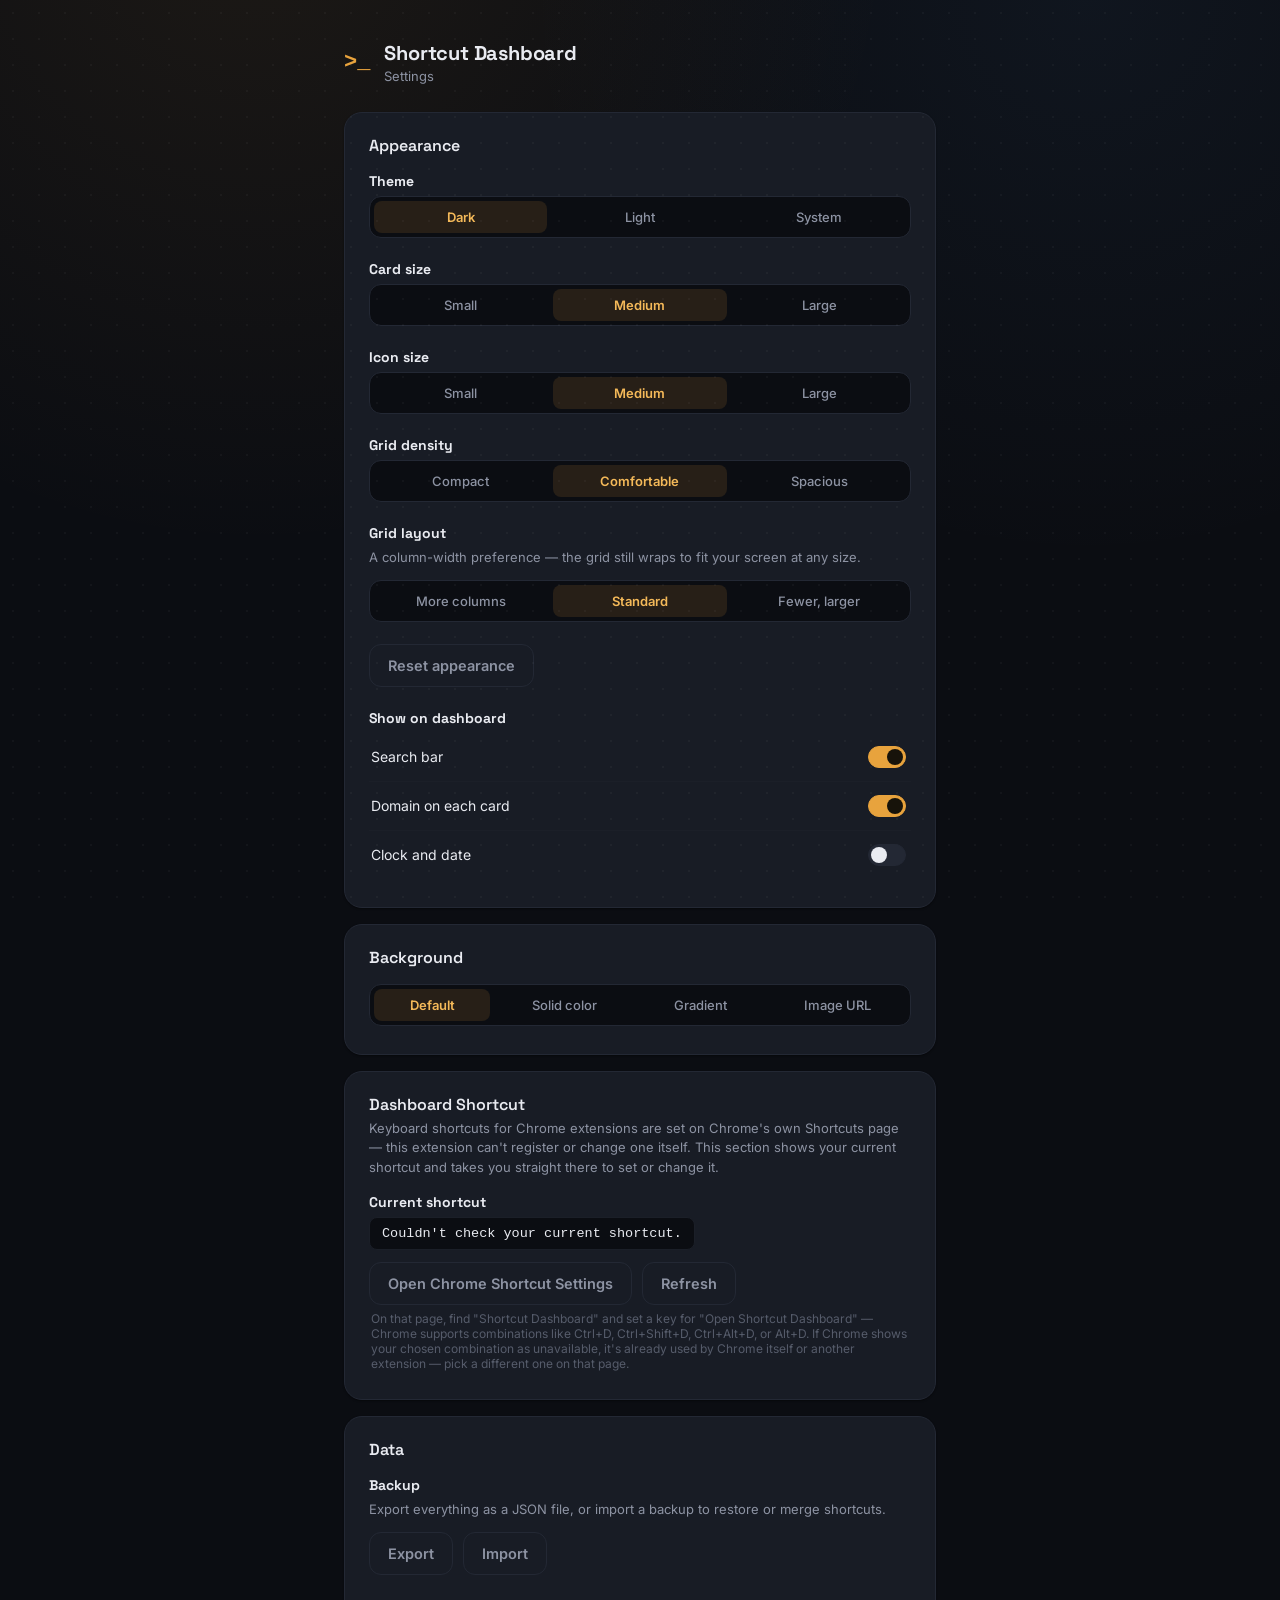
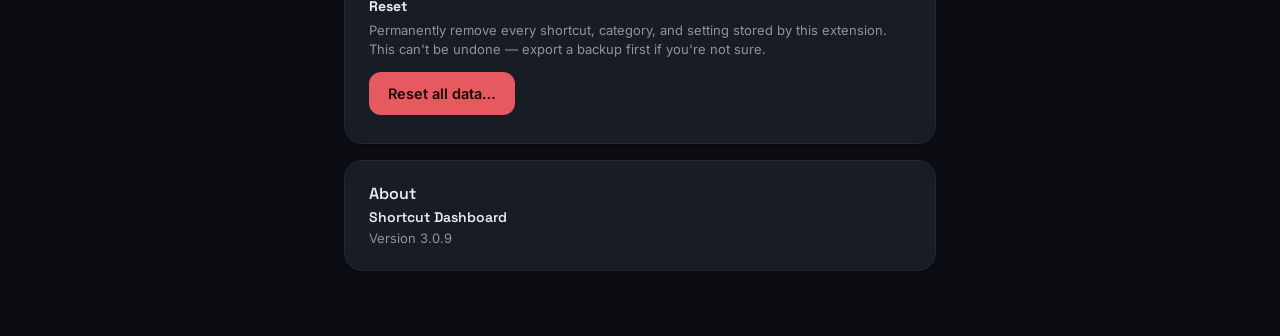
==== commit 5c2646c1: "Add files via upload" ====
--- a/options/options.html
+++ b/options/options.html
@@ -58,20 +58,81 @@
         </section>
 
         <section class="settings-section">
-          <h3 class="settings-section-title">Grid size</h3>
-          <div class="segmented" id="gridSizeControl" role="radiogroup" aria-label="Grid size">
-            <label class="segmented-option">
-              <input type="radio" name="gridSize" value="small" />
+          <h3 class="settings-section-title">Card size</h3>
+          <div class="segmented" id="cardSizeControl" role="radiogroup" aria-label="Card size">
+            <label class="segmented-option">
+              <input type="radio" name="cardSize" value="small" />
               <span>Small</span>
             </label>
             <label class="segmented-option">
-              <input type="radio" name="gridSize" value="medium" />
+              <input type="radio" name="cardSize" value="medium" />
               <span>Medium</span>
             </label>
             <label class="segmented-option">
-              <input type="radio" name="gridSize" value="large" />
+              <input type="radio" name="cardSize" value="large" />
               <span>Large</span>
             </label>
+          </div>
+        </section>
+
+        <section class="settings-section">
+          <h3 class="settings-section-title">Icon size</h3>
+          <div class="segmented" id="iconSizeControl" role="radiogroup" aria-label="Icon size">
+            <label class="segmented-option">
+              <input type="radio" name="iconSize" value="small" />
+              <span>Small</span>
+            </label>
+            <label class="segmented-option">
+              <input type="radio" name="iconSize" value="medium" />
+              <span>Medium</span>
+            </label>
+            <label class="segmented-option">
+              <input type="radio" name="iconSize" value="large" />
+              <span>Large</span>
+            </label>
+          </div>
+        </section>
+
+        <section class="settings-section">
+          <h3 class="settings-section-title">Grid density</h3>
+          <div class="segmented" id="gridDensityControl" role="radiogroup" aria-label="Grid density">
+            <label class="segmented-option">
+              <input type="radio" name="gridDensity" value="compact" />
+              <span>Compact</span>
+            </label>
+            <label class="segmented-option">
+              <input type="radio" name="gridDensity" value="comfortable" />
+              <span>Comfortable</span>
+            </label>
+            <label class="segmented-option">
+              <input type="radio" name="gridDensity" value="spacious" />
+              <span>Spacious</span>
+            </label>
+          </div>
+        </section>
+
+        <section class="settings-section">
+          <h3 class="settings-section-title">Grid layout</h3>
+          <p class="settings-section-copy">A column-width preference — the grid still wraps to fit your screen at any size.</p>
+          <div class="segmented" id="gridColumnsControl" role="radiogroup" aria-label="Grid layout">
+            <label class="segmented-option">
+              <input type="radio" name="gridColumns" value="more" />
+              <span>More columns</span>
+            </label>
+            <label class="segmented-option">
+              <input type="radio" name="gridColumns" value="standard" />
+              <span>Standard</span>
+            </label>
+            <label class="segmented-option">
+              <input type="radio" name="gridColumns" value="fewer" />
+              <span>Fewer, larger</span>
+            </label>
+          </div>
+        </section>
+
+        <section class="settings-section">
+          <div class="settings-actions">
+            <button type="button" id="resetAppearanceBtn" class="btn btn-ghost">Reset appearance</button>
           </div>
         </section>
 
@@ -150,6 +211,34 @@
         </section>
       </section>
 
+      <!-- Dashboard Shortcut -->
+      <section class="options-card" aria-labelledby="shortcutHeading">
+        <h2 id="shortcutHeading" class="options-card-title">Dashboard Shortcut</h2>
+        <p class="settings-section-copy">
+          Keyboard shortcuts for Chrome extensions are set on Chrome's own
+          Shortcuts page — this extension can't register or change one
+          itself. This section shows your current shortcut and takes you
+          straight there to set or change it.
+        </p>
+
+        <section class="settings-section">
+          <h3 class="settings-section-title">Current shortcut</h3>
+          <p class="shortcut-status" id="shortcutStatus" aria-live="polite">Checking…</p>
+          <div class="settings-actions">
+            <button type="button" id="openShortcutSettingsBtn" class="btn btn-ghost">Open Chrome Shortcut Settings</button>
+            <button type="button" id="refreshShortcutBtn" class="btn btn-ghost">Refresh</button>
+          </div>
+          <p class="field-hint">
+            On that page, find "Shortcut Dashboard" and set a key for
+            "Open Shortcut Dashboard" — Chrome supports combinations like
+            Ctrl+D, Ctrl+Shift+D, Ctrl+Alt+D, or Alt+D. If Chrome shows
+            your chosen combination as unavailable, it's already used by
+            Chrome itself or another extension — pick a different one on
+            that page.
+          </p>
+        </section>
+      </section>
+
       <!-- Data -->
       <section class="options-card" aria-labelledby="dataHeading">
         <h2 id="dataHeading" class="options-card-title">Data</h2>
--- a/css/style.css
+++ b/css/style.css
@@ -429,84 +429,99 @@
 }
 
 /* ==========================================================================
-   V2.2 — Grid size (Settings > Appearance). Card/icon/type scale with the
-   column width so density actually changes, not just spacing.
-   ========================================================================== */
-.shortcut-grid.grid-small {
-  --grid-col-min: 132px;
+   V3.0 Task 7 — Appearance: Card Size, Icon Size, Grid Density, Grid
+   Layout (Settings > Appearance). Each is independent — changing one
+   never affects the others. All four are column-width/spacing/size
+   *preferences* applied via CSS custom properties on .shortcut-grid, so
+   the grid's existing auto-fill responsive behavior (more columns on
+   wide screens, fewer on narrow ones, never overflowing) is unaffected;
+   they only change what "one column" measures.
+
+   Medium / Comfortable / Standard are the unmodified base values below
+   (.card-open, .card-icon-wrap, etc.) — only Small/Large and
+   Compact/Spacious and More/Fewer need explicit overrides here.
+   ========================================================================== */
+
+/* Grid Layout — column-width preference. */
+.shortcut-grid[data-columns="more"] {
+  --grid-col-min: 150px;
+}
+
+.shortcut-grid[data-columns="fewer"] {
+  --grid-col-min: 260px;
+}
+
+/* Grid Density — spacing between cards. */
+.shortcut-grid[data-density="compact"] {
   --grid-gap: 10px;
 }
 
-.shortcut-grid.grid-medium {
-  --grid-col-min: 190px;
-  --grid-gap: 16px;
-}
-
-.shortcut-grid.grid-large {
-  --grid-col-min: 240px;
-  --grid-gap: 22px;
-}
-
-.shortcut-grid.grid-small .card-open {
+.shortcut-grid[data-density="spacious"] {
+  --grid-gap: 24px;
+}
+
+/* Card Size — card padding and text sizes. */
+.shortcut-grid[data-card-size="small"] .card-open {
   padding: 13px 12px 12px;
 }
 
-.shortcut-grid.grid-small .card-icon-wrap {
+.shortcut-grid[data-card-size="small"] .card-name {
+  font-size: 13px;
+}
+
+.shortcut-grid[data-card-size="small"] .card-domain {
+  font-size: 10.5px;
+}
+
+.shortcut-grid[data-card-size="large"] .card-open {
+  padding: 22px 20px 20px;
+}
+
+.shortcut-grid[data-card-size="large"] .card-name {
+  font-size: 16.5px;
+}
+
+.shortcut-grid[data-card-size="large"] .card-domain {
+  font-size: 12.5px;
+}
+
+/* Icon Size — icon box and inner glyph sizes. */
+.shortcut-grid[data-icon-size="small"] .card-icon-wrap {
   width: 34px;
   height: 34px;
   margin: 4px 0 10px;
 }
 
-.shortcut-grid.grid-small .card-icon-wrap img {
+.shortcut-grid[data-icon-size="small"] .card-icon-wrap img {
   width: 19px;
   height: 19px;
 }
 
-.shortcut-grid.grid-small .card-icon-fallback {
+.shortcut-grid[data-icon-size="small"] .card-icon-fallback {
   font-size: 13px;
 }
 
-.shortcut-grid.grid-small .card-icon-emoji {
+.shortcut-grid[data-icon-size="small"] .card-icon-wrap .card-icon-emoji {
   font-size: 15px;
 }
 
-.shortcut-grid.grid-small .card-name {
-  font-size: 13px;
-}
-
-.shortcut-grid.grid-small .card-domain {
-  font-size: 10.5px;
-}
-
-.shortcut-grid.grid-large .card-open {
-  padding: 22px 20px 20px;
-}
-
-.shortcut-grid.grid-large .card-icon-wrap {
+.shortcut-grid[data-icon-size="large"] .card-icon-wrap {
   width: 52px;
   height: 52px;
   margin: 8px 0 16px;
 }
 
-.shortcut-grid.grid-large .card-icon-wrap img {
+.shortcut-grid[data-icon-size="large"] .card-icon-wrap img {
   width: 28px;
   height: 28px;
 }
 
-.shortcut-grid.grid-large .card-icon-fallback {
+.shortcut-grid[data-icon-size="large"] .card-icon-fallback {
   font-size: 19px;
 }
 
-.shortcut-grid.grid-large .card-icon-emoji {
+.shortcut-grid[data-icon-size="large"] .card-icon-wrap .card-icon-emoji {
   font-size: 24px;
-}
-
-.shortcut-grid.grid-large .card-name {
-  font-size: 16.5px;
-}
-
-.shortcut-grid.grid-large .card-domain {
-  font-size: 12.5px;
 }
 
 .shortcut-card {
@@ -965,20 +980,22 @@
     gap: var(--grid-gap-mobile, 12px);
   }
 
-  /* Mobile floors, independent of the desktop size chosen, so every grid
-     size stays usable (and never forces horizontal scrolling) on a phone. */
-  .shortcut-grid.grid-small {
+  /* Mobile floors, independent of the desktop preference chosen, so
+     every combination stays usable (and never forces horizontal
+     scrolling) on a phone. */
+  .shortcut-grid[data-columns="more"] {
     --grid-col-min-mobile: 108px;
+  }
+
+  .shortcut-grid[data-columns="fewer"] {
+    --grid-col-min-mobile: 168px;
+  }
+
+  .shortcut-grid[data-density="compact"] {
     --grid-gap-mobile: 8px;
   }
 
-  .shortcut-grid.grid-medium {
-    --grid-col-min-mobile: 140px;
-    --grid-gap-mobile: 12px;
-  }
-
-  .shortcut-grid.grid-large {
-    --grid-col-min-mobile: 168px;
+  .shortcut-grid[data-density="spacious"] {
     --grid-gap-mobile: 14px;
   }
 }
--- a/options/options.css
+++ b/options/options.css
@@ -86,6 +86,18 @@
   color: var(--text-muted);
 }
 
+.shortcut-status {
+  margin: 0 0 12px;
+  font-family: var(--font-mono);
+  font-size: 13.5px;
+  color: var(--text);
+  background: var(--bg);
+  border: 1px solid var(--border-soft);
+  border-radius: var(--radius-sm);
+  padding: 8px 12px;
+  display: inline-block;
+}
+
 @media (max-width: 480px) {
   .options-page {
     padding: 24px 16px 48px;
